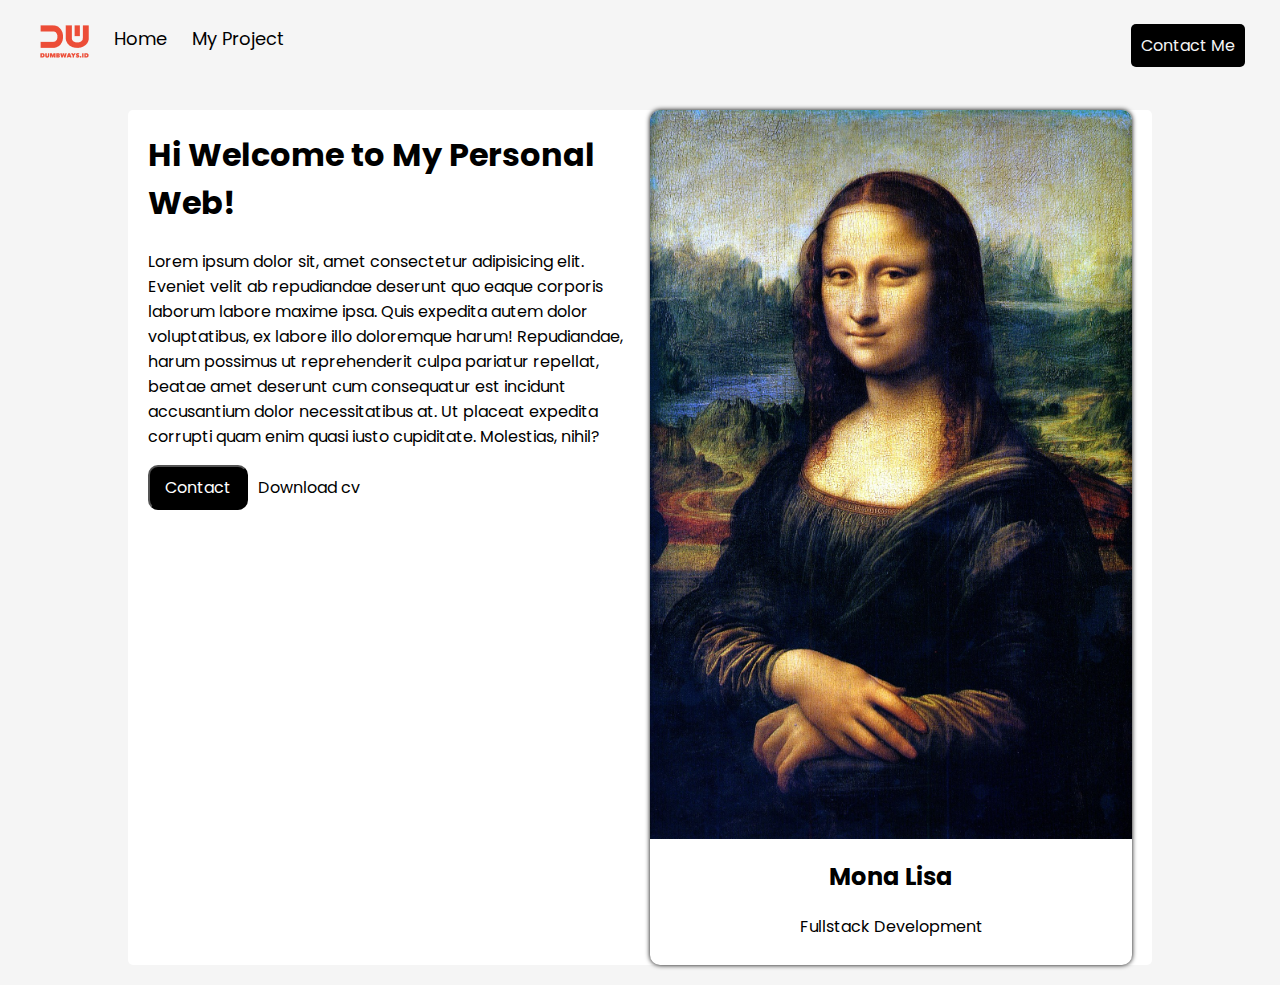
==== index.html @ 49e80248 "taskday4" ====
<html>
    <head>
        <link rel="stylesheet" 
        href="https://cdnjs.cloudflare.com/ajax/libs/font-awesome/6.4.2/css/all.min.css" 
        integrity="sha512-z3gLpd7yknf1YoNbCzqRKc4qyor8gaKU1qmn+CShxbuBusANI9QpRohGBreCFkKxLhei6S9CQXFEbbKuqLg0DA==" 
        crossorigin="anonymous" 
        referrerpolicy="no-referrer" />
    </head>
    <body>
        <div>
            <Head>
                <title>My Web</title>
                <link rel="stylesheet" href="style.css"/>
            </Head>
            <Body>
                <nav>
                  <div class="nav-left">
                <ul>
                    <li>
                        <img src="logo.png" alt="logo"/>
                    </li>
                    <li>
                        <a href="index.html">Home</a>
                    </li>
                    <li>
                        <a href="blog.html">My Project</a>
                    </li>
                </ul>
                  </div> 
                  <div class="nav-right">
                    <a href="contact.html">Contact Me</a>
                  </div> 
                </nav>
                
            </Body>
        </div>

        <div class="container">
            <section>
            <div class="left">
                    <h1>Hi Welcome to My Personal Web!</h1>
                    <p style="text-justify: auto;">
                        Lorem ipsum dolor sit, amet consectetur adipisicing elit. 
                        Eveniet velit ab repudiandae deserunt quo eaque corporis laborum labore maxime ipsa. 
                        Quis expedita autem dolor voluptatibus, ex labore illo doloremque harum! Repudiandae, 
                        harum possimus ut reprehenderit culpa pariatur repellat, beatae amet deserunt cum consequatur 
                        est incidunt accusantium dolor necessitatibus at. Ut placeat expedita corrupti quam enim quasi 
                        iusto cupiditate. Molestias, nihil?
                    </p>
                
                <div style="display: flex; flex-direction: row; width: 75%;">
                    <button 
                    style="
                    width: 100px; 
                    background-color: black; 
                    color: white; 
                    border-radius: 10px; 
                    font-size: 16px;
                    margin-right: 10px;
                    "
                    >
                    Contact
                    </button>
                    <a href="" style="
                    margin-top: 10px; 
                    text-decoration: none; 
                    color: black; 
                    margin-bottom: 10px;"
                    >Download cv
                    <i class="fas fa-download"></i>
                    </a>
                </div>
                <div>
                    <section style="display: flex; font-size: 2rem;">
                    <i class="fa-brands fa-github" style="padding-right: 10px"></i>
                    <i class="fa-brands fa-square-instagram" style="padding-right: 10px"></i>
                    <i class="fa-brands fa-facebook" style="padding-right: 10px"></i>
                    <i class="fa-brands fa-twitter" style="padding-right: 10px"></i>
                    </section>
                </div>
            </div>
            <div class="right" 
                style=" 
                border: 0px; 
                border-radius: 10px; 
                box-shadow: 0 0 5px black;
                width: 50%;
                text-align: center;
                padding-bottom: 10px;"
                >
                    <img style="width: 100%; border-radius: 10px 10px 0 0;"
                    src="Mona_Lisa-restored.jpg"
                     alt="mona lisa"/>
                     <h2>Mona Lisa</h2>
                     <p>Fullstack Development</p>
            </div>
            </section>
        </div>
    </body>
</html>
---- style.css ----
@import url('https://fonts.googleapis.com/css2?family=Poppins&display=swap');

* {
    text-decoration: none;
    font-family: "poppins", sans-serif;
    color: black;
}
body{
    margin: 0;
}

nav {
    background-color: whitesmoke;
    display: flex;
    align-items: center;
    height: 10vh;
}

nav ul{
    display: flex;
    list-style-type: none;
    align-items: start;
}

nav ul li{
    margin-right: 25px;
    font-size: 18px;
    color: black;
    align-items: center;
    justify-content: center;
}

.nav-left{
    flex: 70%;
}

.nav-right{
    flex: 30%;
    text-align: end;
    margin-right: 35px;
    align-items: center;
}

.nav-right a{
    background-color: black;
    color: whitesmoke;
    padding: 10px;
    border-radius: 5px;
}

.container{
    display: flex;
    justify-content: center;
    align-items: center;
    background-color: whitesmoke;
}
section{
    display: flex;
    width: 80%;
    background-color: white;
    margin: 20px;
    border-radius: 5px;

}
.left{
    flex: 50%;
    margin-left: 20px;
    margin-right: 20px;
}
.right{
    flex: 50%;
    margin-right: 20px;
}
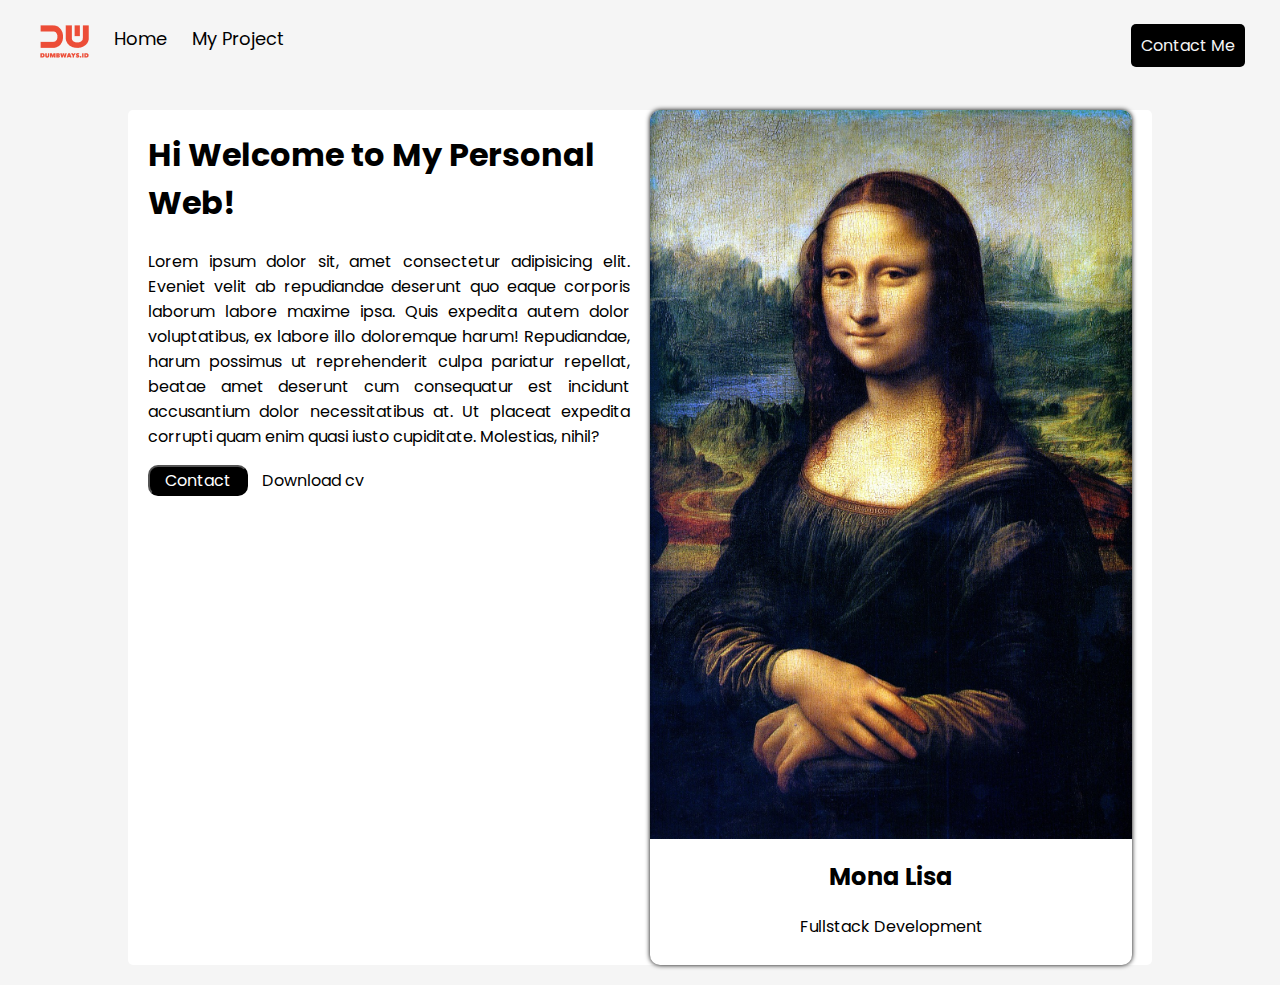
==== commit 8c66ede5: "day6" ====
--- a/index.html
+++ b/index.html
@@ -14,23 +14,34 @@
             </Head>
             <Body>
                 <nav>
-                  <div class="nav-left">
-                <ul>
-                    <li>
-                        <img src="logo.png" alt="logo"/>
-                    </li>
-                    <li>
-                        <a href="index.html">Home</a>
-                    </li>
-                    <li>
-                        <a href="blog.html">My Project</a>
-                    </li>
-                </ul>
-                  </div> 
-                  <div class="nav-right">
-                    <a href="contact.html">Contact Me</a>
-                  </div> 
-                </nav>
+                    <div class="nav-left">
+                  <ul>
+                      <li>
+                          <img src="logo.png" alt="logo"/>
+                      </li>
+                      <li class="item-collapse">
+                          <a href="index.html" class="active">Home</a>
+                      </li>
+                      <li class="item-collapse">
+                          <a href="blog.html" >My Project</a>
+                      </li>
+                  </ul>
+                    </div> 
+                    <div class="nav-right item-collapse">
+                      <a href="contact.html">Contact Me</a>
+                    </div> 
+                    <div class="nav-right" id="barsmenu">
+                      <button style="background-color: transparent; border: none; cursor: pointer;" onclick="openHamburger()">
+                          <i class="fa-2x fa-solid fa-bars"></i>
+                      </button>
+                    </div>
+                  </nav>
+      
+                  <div class="hamburger-nav-container" id="hamburger-nav-container">
+                      <a href="index.html" class="hamburger-active">Home</a>
+                      <a href="blog.html" >My Project</a>
+                      <a href="contact.html">Contact Me</a>
+                  </div>
                 
             </Body>
         </div>
@@ -39,7 +50,7 @@
             <section>
             <div class="left">
                     <h1>Hi Welcome to My Personal Web!</h1>
-                    <p style="text-justify: auto;">
+                    <p style="text-align:justify;">
                         Lorem ipsum dolor sit, amet consectetur adipisicing elit. 
                         Eveniet velit ab repudiandae deserunt quo eaque corporis laborum labore maxime ipsa. 
                         Quis expedita autem dolor voluptatibus, ex labore illo doloremque harum! Repudiandae, 
@@ -48,7 +59,7 @@
                         iusto cupiditate. Molestias, nihil?
                     </p>
                 
-                <div style="display: flex; flex-direction: row; width: 75%;">
+                <div>
                     <button 
                     style="
                     width: 100px; 
@@ -70,13 +81,11 @@
                     <i class="fas fa-download"></i>
                     </a>
                 </div>
-                <div>
-                    <section style="display: flex; font-size: 2rem;">
-                    <i class="fa-brands fa-github" style="padding-right: 10px"></i>
-                    <i class="fa-brands fa-square-instagram" style="padding-right: 10px"></i>
-                    <i class="fa-brands fa-facebook" style="padding-right: 10px"></i>
-                    <i class="fa-brands fa-twitter" style="padding-right: 10px"></i>
-                    </section>
+                <div class="social" style="display: flex; font-size: 2rem; gap: 10px; padding: 20px 0 0;">
+                    <i class="fa-brands fa-github"></i>
+                    <i class="fa-brands fa-square-instagram"></i>
+                    <i class="fa-brands fa-facebook"></i>
+                    <i class="fa-brands fa-twitter"></i>
                 </div>
             </div>
             <div class="right" 
@@ -84,7 +93,6 @@
                 border: 0px; 
                 border-radius: 10px; 
                 box-shadow: 0 0 5px black;
-                width: 50%;
                 text-align: center;
                 padding-bottom: 10px;"
                 >
@@ -96,5 +104,7 @@
             </div>
             </section>
         </div>
+        <script src="index.js">
+        </script>
     </body>
 </html>--- a/style.css
+++ b/style.css
@@ -71,5 +71,49 @@
     flex: 50%;
     margin-right: 20px;
 }
+#barsmenu{
+    display: none;
+}
 
+.hamburger-nav-container{
+    font-size: 20px;
+    list-style-type: none;
+    display: none;
+}
 
+.hamburger-nav-container a {
+  text-decoration: none;
+  color: #fff;
+  background-color: #9a9a9a;
+  display: flex;
+  justify-content: center;
+  align-items: center;
+  padding: 10px;
+  border: 1px solid #fff;
+}
+
+.hamburger-nav-container .hamburger-active {
+    text-decoration: none;
+    color: #fff;
+    background-color: orangered;
+    display: flex;
+    justify-content: center;
+    align-items: center;
+    padding: 10px;
+    border: 1px solid #fff;
+  }
+@media only screen and (max-width : 480px){
+    section{
+        flex-direction: column;
+    }
+    .right{
+        flex: 100%;
+        margin:20px 0 0;
+    }
+    .item-collapse{
+        display: none;
+    }
+    #barsmenu{
+        display: block;
+    }
+}